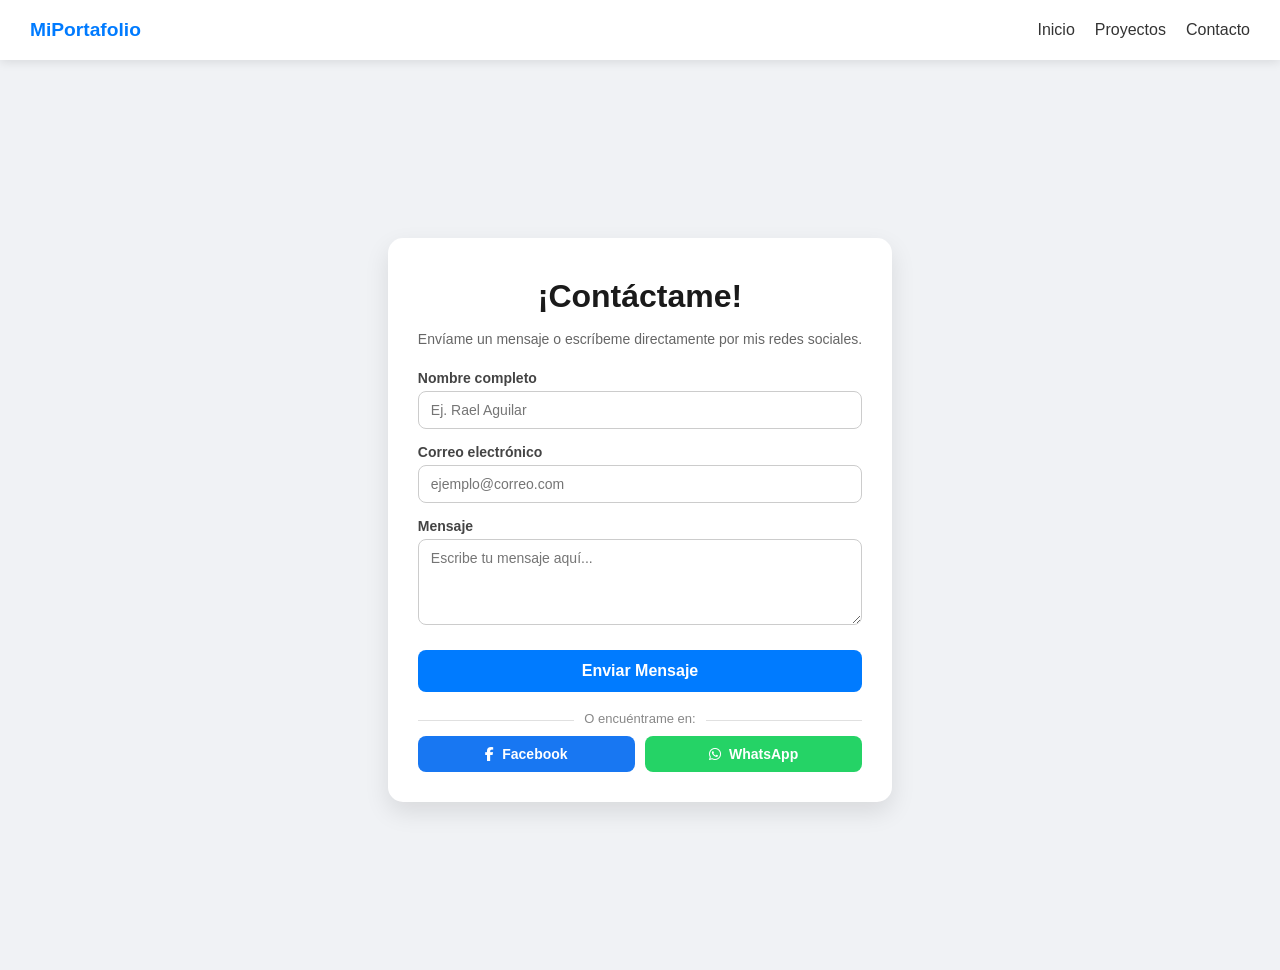
==== contacto.html @ 12ff0664 "Add files via upload Agregué un menú con opciones" ====
<!DOCTYPE html>
<html lang="es">
<head>
    <meta charset="UTF-8">
    <meta name="viewport" content="width=device-width, initial-scale=1.0">
    <title>Contacto</title>
    <link rel="stylesheet" href="estilos.css">
    
    <!-- Librería de íconos de Font Awesome para mostrar los logos de Facebook y WhatsApp -->
    <link rel="stylesheet" href="https://cdnjs.cloudflare.com/ajax/libs/font-awesome/6.4.0/css/all.min.css">
</head>
<body>

    <!-- Menú de Navegación -->
    <header class="navbar">
        <div class="logo">MiPortafolio</div>
        <nav>
            <ul class="nav-links">
                <li><a href="index.html">Inicio</a></li>
                <li><a href="proyectos.html">Proyectos</a></li>
                <li><a href="contacto.html">Contacto</a></li>
            </ul>
        </nav>
    </header>

    <main class="contenedor-principal">
        <div class="tarjeta tarjeta-formulario">
            <h1>¡Contáctame!</h1>
            <p class="bio">Envíame un mensaje o escríbeme directamente por mis redes sociales.</p>
            
            <!-- Formulario de Contacto -->
            <form action="#" method="POST" class="formulario">
                <div class="campo">
                    <label for="nombre">Nombre completo</label>
                    <input type="text" id="nombre" name="nombre" placeholder="Ej. Rael Aguilar" required>
                </div>

                <div class="campo">
                    <label for="email">Correo electrónico</label>
                    <input type="email" id="email" name="email" placeholder="ejemplo@correo.com" required>
                </div>

                <div class="campo">
                    <label for="mensaje">Mensaje</label>
                    <textarea id="mensaje" name="mensaje" rows="4" placeholder="Escribe tu mensaje aquí..." required></textarea>
                </div>

                <button type="submit" class="btn-enviar">Enviar Mensaje</button>
            </form>

            <!-- Separador visual -->
            <div class="separador">
                <span>O encuéntrame en:</span>
            </div>

            <!-- Botones de Redes Sociales -->
            <div class="redes-sociales">
                <!-- Enlace a Facebook -->
                <a href="https://www.facebook.com/profile.php?id=100081356799858&locale=es_LA" target="_blank" class="btn-red facebook">
                    <i class="fa-brands fa-facebook-f"></i> Facebook
                </a>

                <!-- API Enlace directo de WhatsApp (Reemplaza 521234567890 por tu número con código de país) -->
                <a href="https://api.whatsapp.com/send?phone=529171283472&text=Hola%20Rael,%20vi%20tu%20sitio%20web" target="_blank" class="btn-red whatsapp">
                    <i class="fa-brands fa-whatsapp"></i> WhatsApp
                </a>
            </div>

        </div>
    </main>

</body>
</html>
---- estilos.css ----
/* --- ESTILOS DEL MENÚ DE NAVEGACIÓN --- */
body {
    font-family: 'Segoe UI', Tahoma, Geneva, Verdana, sans-serif;
    background-color: #f0f2f5;
    margin: 0;
    padding-top: 70px; /* Espacio para que el menú fijo no tape la tarjeta */
    transition: background-color 0.3s ease;
}

.navbar {
    position: fixed;
    top: 0;
    left: 0;
    width: 100%;
    height: 60px;
    background-color: #ffffff;
    display: flex;
    justify-content: space-between;
    align-items: center;
    padding: 0 30px;
    box-sizing: border-box;
    box-shadow: 0 2px 10px rgba(0, 0, 0, 0.1);
    z-index: 1000; /* Asegura que el menú quede por encima de todo */
}

.logo {
    font-weight: bold;
    font-size: 1.2rem;
    color: #007bff;
}

.nav-links {
    display: flex;
    list-style: none;
    margin: 0;
    padding: 0;
    gap: 20px; /* Espacio entre cada opción del menú */
}

.nav-links a {
    text-decoration: none;
    color: #333;
    font-weight: 500;
    transition: color 0.2s ease;
}

.nav-links a:hover {
    color: #007bff; /* Color al pasar el cursor */
}

/* Centrado del contenido principal */
.contenedor-principal {
    display: flex;
    justify-content: center;
    align-items: center;
    min-height: calc(100vh - 70px);
}

/* --- ESTILOS PARA MODO OSCURO EN EL MENÚ --- */
body.oscuro .navbar {
    background-color: #1e1e1e;
    box-shadow: 0 2px 10px rgba(255, 255, 255, 0.05);
}

body.oscuro .nav-links a {
    color: #ffffff;
}

body.oscuro .nav-links a:hover {
    color: #007bff;
}

/* Configuración básica de la página */
body {
    font-family: 'Segoe UI', Tahoma, Geneva, Verdana, sans-serif;
    background-color: #f0f2f5;
    display: flex;
    justify-content: center;
    align-items: center;
    height: 100vh;
    margin: 0;
    transition: background-color 0.3s ease;
}

/* Estilo del contenedor principal */
.tarjeta {
    background-color: #ffffff;
    padding: 30px;
    border-radius: 15px;
    box-shadow: 0 10px 25px rgba(0, 0, 0, 0.1);
    text-align: center;
    max-width: 350px;
    transition: all 0.3s ease;
}

/* Foto redonda */
.foto {
    width: 150px;            /* Define el ancho deseado */
    height: 150px;           /* Define la altura deseada */
    object-fit: cover;       /* Ajusta la imagen sin recortar ni deformar sus proporciones */
    border-radius: 50%;      /* La hace completamente redonda */
    margin-bottom: 15px;
}

/* Tipografías */
h1 {
    margin: 10px 0 5px 0;
    color: #1a1a1a;
}

.profesion {
    color: #007bff;
    font-weight: bold;
    margin-top: 0;
}

.bio {
    color: #666;
    font-size: 14px;
    line-height: 1.5;
}

/* Botón interactivo */
button {
    background-color: #007bff;
    color: white;
    border: none;
    padding: 10px 20px;
    border-radius: 20px;
    cursor: pointer;
    font-weight: bold;
    margin-top: 15px;
    transition: background-color 0.2s ease;
}

button:hover {
    background-color: #0056b3;
}

/* Estilos adicionales que aplicará JavaScript para el Modo Oscuro */
body.oscuro {
    background-color: #121212;
}

.tarjeta.modo-oscuro {
    background-color: #1e1e1e;
    color: #ffffff;
    box-shadow: 0 10px 25px rgba(255, 255, 255, 0.05);
}

.tarjeta.modo-oscuro h1,
.tarjeta.modo-oscuro .bio {
    color: #ffffff;
}

/* --- ESTILOS DEL FORMULARIO DE CONTACTO --- */

.tarjeta-formulario {
    max-width: 450px; /* Un poco más ancho para que quepa bien el formulario */
    text-align: left; /* Alineamos las etiquetas del formulario a la izquierda */
}

.tarjeta-formulario h1, 
.tarjeta-formulario .bio {
    text-align: center; /* Mantenemos título y descripción centrados */
}

.formulario {
    display: flex;
    flex-direction: column;
    gap: 15px; /* Separación entre cada campo */
    margin-top: 20px;
}

.campo {
    display: flex;
    flex-direction: column;
    gap: 5px;
}

.campo label {
    font-size: 14px;
    font-weight: bold;
    color: #444;
}

.campo input, 
.campo textarea {
    width: 100%;
    padding: 10px 12px;
    border: 1px solid #ccc;
    border-radius: 8px;
    font-family: inherit;
    font-size: 14px;
    box-sizing: border-box;
    transition: border-color 0.2s, box-shadow 0.2s;
}

/* Efecto al hacer clic en un campo de texto */
.campo input:focus, 
.campo textarea:focus {
    outline: none;
    border-color: #007bff;
    box-shadow: 0 0 5px rgba(0, 123, 255, 0.3);
}

.btn-enviar {
    background-color: #007bff;
    color: white;
    border: none;
    padding: 12px;
    border-radius: 8px;
    font-size: 16px;
    font-weight: bold;
    cursor: pointer;
    transition: background-color 0.2s ease;
    margin-top: 10px;
}

.btn-enviar:hover {
    background-color: #0056b3;
}

/* Ajustes adicionales si se activa el Modo Oscuro */
body.oscuro .campo label {
    color: #ddd;
}

body.oscuro .campo input, 
body.oscuro .campo textarea {
    background-color: #2b2b2b;
    border-color: #444;
    color: #fff;
}

/* --- ESTILOS DE BOTONES SOCIALES --- */

.separador {
    text-align: center;
    margin: 25px 0 15px 0;
    border-bottom: 1px solid #e0e0e0;
    line-height: 0.1em;
}

.separador span {
    background: #fff;
    padding: 0 10px;
    color: #888;
    font-size: 13px;
}

body.oscuro .separador span {
    background: #1e1e1e;
    color: #aaa;
}

.redes-sociales {
    display: flex;
    gap: 10px;
    justify-content: center;
}

.btn-red {
    display: flex;
    align-items: center;
    justify-content: center;
    gap: 8px;
    flex: 1;
    padding: 10px 15px;
    border-radius: 8px;
    text-decoration: none;
    color: white;
    font-weight: bold;
    font-size: 14px;
    transition: transform 0.2s, opacity 0.2s;
}

.btn-red:hover {
    transform: translateY(-2px); /* Eleva un poco el botón al pasar el cursor */
    opacity: 0.9;
}

/* Colores oficiales de las marcas */
.facebook {
    background-color: #1877f2;
}

.whatsapp {
    background-color: #25d366;
}
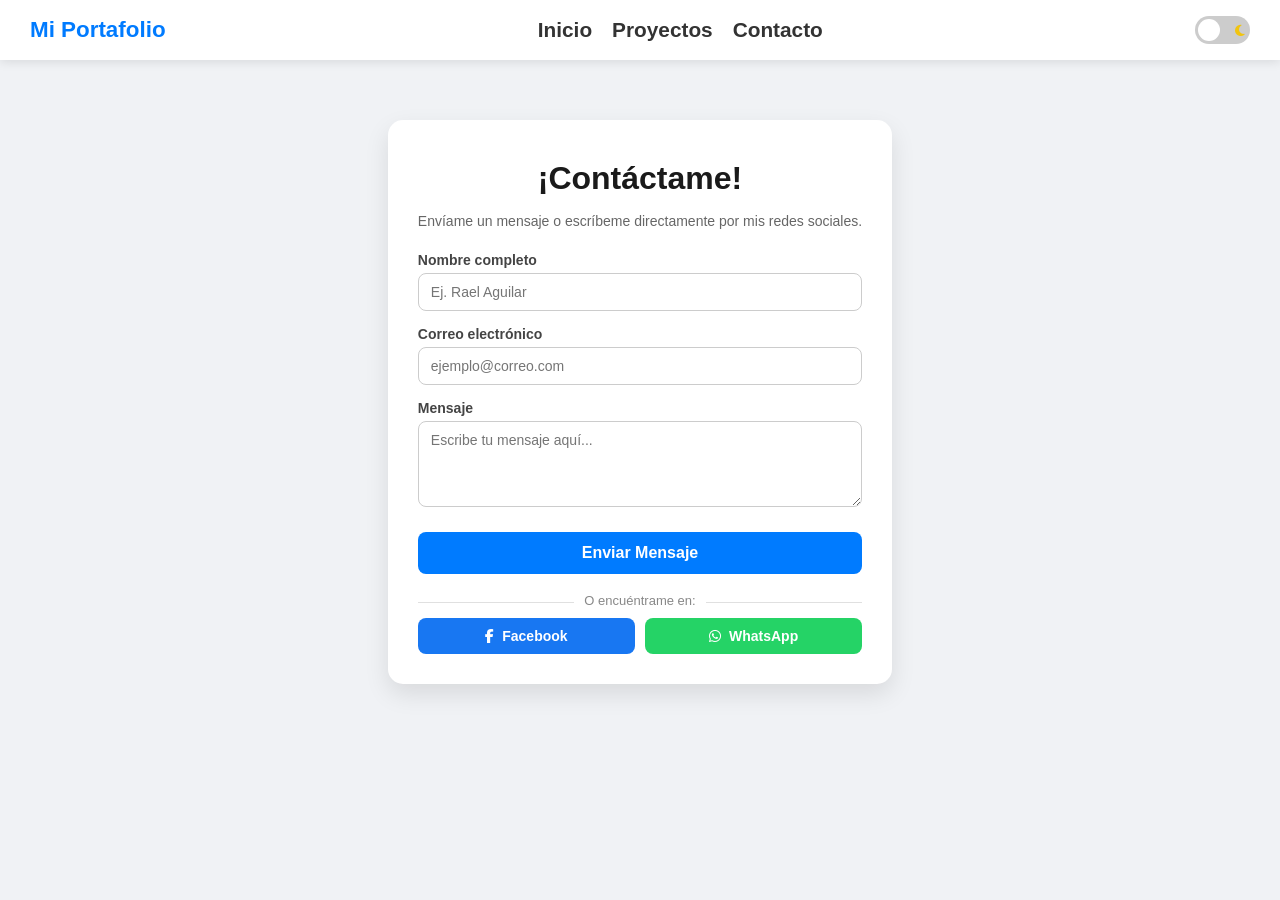
==== commit 9ac4452a: "Add files via upload Agregué mejoras y una galería de capturas en el apartado de proyectos" ====
--- a/contacto.html
+++ b/contacto.html
@@ -11,16 +11,26 @@
 </head>
 <body>
 
-    <!-- Menú de Navegación -->
     <header class="navbar">
-        <div class="logo">MiPortafolio</div>
-        <nav>
-            <ul class="nav-links">
-                <li><a href="index.html">Inicio</a></li>
-                <li><a href="proyectos.html">Proyectos</a></li>
-                <li><a href="contacto.html">Contacto</a></li>
-            </ul>
-        </nav>
+        <a href="index.html" class="logo">Mi Portafolio</a>
+     <nav>
+        <ul class="nav-links">
+            <li><a href="index.html">Inicio</a></li>
+            <li><a href="proyectos.html">Proyectos</a></li>
+            <li><a href="contacto.html">Contacto</a></li>
+        </ul>
+    </nav>
+    
+    <!-- Interruptor deslizante de Modo Oscuro -->
+    <div class="theme-switch-wrapper">
+        <label class="theme-switch" for="checkbox-tema">
+            <input type="checkbox" id="checkbox-tema" />
+            <div class="slider round">
+                <i class="fa-solid fa-sun icon-sun"></i>
+                <i class="fa-solid fa-moon icon-moon"></i>
+            </div>
+        </label>
+    </div>
     </header>
 
     <main class="contenedor-principal">
@@ -56,7 +66,7 @@
             <!-- Botones de Redes Sociales -->
             <div class="redes-sociales">
                 <!-- Enlace a Facebook -->
-                <a href="https://www.facebook.com/profile.php?id=100081356799858&locale=es_LA" target="_blank" class="btn-red facebook">
+                <a href="https://www.facebook.com/israel.aguilarjimenez.18/" target="_blank" class="btn-red facebook">
                     <i class="fa-brands fa-facebook-f"></i> Facebook
                 </a>
 
@@ -68,6 +78,6 @@
 
         </div>
     </main>
-
+    <script src="script.js"></script>
 </body>
 </html>
--- a/estilos.css
+++ b/estilos.css
@@ -1,10 +1,15 @@
-/* --- ESTILOS DEL MENÚ DE NAVEGACIÓN --- */
+/* ==========================================
+   1. CONFIGURACIÓN Y MENÚ DE NAVEGACIÓN
+   ========================================== */
+
 body {
     font-family: 'Segoe UI', Tahoma, Geneva, Verdana, sans-serif;
     background-color: #f0f2f5;
     margin: 0;
-    padding-top: 70px; /* Espacio para que el menú fijo no tape la tarjeta */
-    transition: background-color 0.3s ease;
+    padding-top: 80px; /* Espacio para la navbar fija */
+    min-height: 100vh;
+    box-sizing: border-box;
+    transition: background-color 0.3s ease, color 0.3s ease;
 }
 
 .navbar {
@@ -20,13 +25,19 @@
     padding: 0 30px;
     box-sizing: border-box;
     box-shadow: 0 2px 10px rgba(0, 0, 0, 0.1);
-    z-index: 1000; /* Asegura que el menú quede por encima de todo */
+    z-index: 1000;
+    transition: background-color 0.3s ease;
 }
 
 .logo {
     font-weight: bold;
-    font-size: 1.2rem;
+    font-size: 1.4rem;
     color: #007bff;
+    text-decoration: none;
+    transition: color 0.2s ease;
+}
+.logo:hover {
+    color: #0056b3;
 }
 
 .nav-links {
@@ -34,55 +45,35 @@
     list-style: none;
     margin: 0;
     padding: 0;
-    gap: 20px; /* Espacio entre cada opción del menú */
+    gap: 20px;
 }
 
 .nav-links a {
     text-decoration: none;
     color: #333;
-    font-weight: 500;
+    font-weight: 600;
+    font-size: 1.3rem;
     transition: color 0.2s ease;
 }
 
 .nav-links a:hover {
-    color: #007bff; /* Color al pasar el cursor */
+    color: #007bff;
 }
 
 /* Centrado del contenido principal */
 .contenedor-principal {
     display: flex;
     justify-content: center;
-    align-items: center;
-    min-height: calc(100vh - 70px);
-}
-
-/* --- ESTILOS PARA MODO OSCURO EN EL MENÚ --- */
-body.oscuro .navbar {
-    background-color: #1e1e1e;
-    box-shadow: 0 2px 10px rgba(255, 255, 255, 0.05);
-}
-
-body.oscuro .nav-links a {
-    color: #ffffff;
-}
-
-body.oscuro .nav-links a:hover {
-    color: #007bff;
-}
-
-/* Configuración básica de la página */
-body {
-    font-family: 'Segoe UI', Tahoma, Geneva, Verdana, sans-serif;
-    background-color: #f0f2f5;
-    display: flex;
-    justify-content: center;
-    align-items: center;
-    height: 100vh;
-    margin: 0;
-    transition: background-color 0.3s ease;
-}
-
-/* Estilo del contenedor principal */
+    align-items: flex-start;
+    padding-top: 40px;
+    padding-bottom: 40px;
+    width: 100%;
+}
+
+/* ==========================================
+   2. ESTILOS DE TARJETAS Y ELEMENTOS BASE
+   ========================================== */
+
 .tarjeta {
     background-color: #ffffff;
     padding: 30px;
@@ -93,16 +84,14 @@
     transition: all 0.3s ease;
 }
 
-/* Foto redonda */
 .foto {
-    width: 150px;            /* Define el ancho deseado */
-    height: 150px;           /* Define la altura deseada */
-    object-fit: cover;       /* Ajusta la imagen sin recortar ni deformar sus proporciones */
-    border-radius: 50%;      /* La hace completamente redonda */
+    width: 150px;
+    height: 150px;
+    object-fit: cover;
+    border-radius: 50%;
     margin-bottom: 15px;
 }
 
-/* Tipografías */
 h1 {
     margin: 10px 0 5px 0;
     color: #1a1a1a;
@@ -120,7 +109,6 @@
     line-height: 1.5;
 }
 
-/* Botón interactivo */
 button {
     background-color: #007bff;
     color: white;
@@ -137,38 +125,24 @@
     background-color: #0056b3;
 }
 
-/* Estilos adicionales que aplicará JavaScript para el Modo Oscuro */
-body.oscuro {
-    background-color: #121212;
-}
-
-.tarjeta.modo-oscuro {
-    background-color: #1e1e1e;
-    color: #ffffff;
-    box-shadow: 0 10px 25px rgba(255, 255, 255, 0.05);
-}
-
-.tarjeta.modo-oscuro h1,
-.tarjeta.modo-oscuro .bio {
-    color: #ffffff;
-}
-
-/* --- ESTILOS DEL FORMULARIO DE CONTACTO --- */
+/* ==========================================
+   3. FORMULARIO DE CONTACTO Y REDES SOCIALES
+   ========================================== */
 
 .tarjeta-formulario {
-    max-width: 450px; /* Un poco más ancho para que quepa bien el formulario */
-    text-align: left; /* Alineamos las etiquetas del formulario a la izquierda */
+    max-width: 450px;
+    text-align: left;
 }
 
 .tarjeta-formulario h1, 
 .tarjeta-formulario .bio {
-    text-align: center; /* Mantenemos título y descripción centrados */
+    text-align: center;
 }
 
 .formulario {
     display: flex;
     flex-direction: column;
-    gap: 15px; /* Separación entre cada campo */
+    gap: 15px;
     margin-top: 20px;
 }
 
@@ -193,10 +167,9 @@
     font-family: inherit;
     font-size: 14px;
     box-sizing: border-box;
-    transition: border-color 0.2s, box-shadow 0.2s;
-}
-
-/* Efecto al hacer clic en un campo de texto */
+    transition: border-color 0.2s, box-shadow 0.2s, background-color 0.3s;
+}
+
 .campo input:focus, 
 .campo textarea:focus {
     outline: none;
@@ -221,20 +194,6 @@
     background-color: #0056b3;
 }
 
-/* Ajustes adicionales si se activa el Modo Oscuro */
-body.oscuro .campo label {
-    color: #ddd;
-}
-
-body.oscuro .campo input, 
-body.oscuro .campo textarea {
-    background-color: #2b2b2b;
-    border-color: #444;
-    color: #fff;
-}
-
-/* --- ESTILOS DE BOTONES SOCIALES --- */
-
 .separador {
     text-align: center;
     margin: 25px 0 15px 0;
@@ -247,11 +206,7 @@
     padding: 0 10px;
     color: #888;
     font-size: 13px;
-}
-
-body.oscuro .separador span {
-    background: #1e1e1e;
-    color: #aaa;
+    transition: background 0.3s;
 }
 
 .redes-sociales {
@@ -276,15 +231,252 @@
 }
 
 .btn-red:hover {
-    transform: translateY(-2px); /* Eleva un poco el botón al pasar el cursor */
+    transform: translateY(-2px);
     opacity: 0.9;
 }
 
-/* Colores oficiales de las marcas */
-.facebook {
-    background-color: #1877f2;
-}
-
-.whatsapp {
-    background-color: #25d366;
+.facebook { background-color: #1877f2; }
+.whatsapp { background-color: #25d366; }
+
+/* ==========================================
+   4. SECCIÓN PROYECTOS Y GALERÍA
+   ========================================== */
+
+.tarjeta-proyecto {
+    max-width: 420px;
+}
+
+.icono-app {
+    font-size: 50px;
+    color: #3ddc84;
+    margin-bottom: 10px;
+}
+
+.btn-descargar {
+    display: inline-flex;
+    align-items: center;
+    justify-content: center;
+    gap: 10px;
+    background-color: #3ddc84;
+    color: #000000;
+    text-decoration: none;
+    font-weight: bold;
+    padding: 12px 24px;
+    border-radius: 30px;
+    margin-top: 15px;
+    box-shadow: 0 4px 12px rgba(61, 220, 132, 0.3);
+    transition: transform 0.2s, background-color 0.2s;
+}
+
+.btn-descargar:hover {
+    transform: translateY(-2px);
+    background-color: #32be70;
+}
+
+.tarjeta-ancha {
+    max-width: 900px;
+    width: 90%;
+}
+
+.galeria-app {
+    display: flex;
+    justify-content: center;
+    align-items: center;
+    gap: 20px;
+    margin: 25px 0;
+    flex-wrap: wrap;
+}
+
+.galeria-app img {
+    width: 160px;
+    height: auto;
+    border-radius: 12px;
+    box-shadow: 0 4px 12px rgba(0, 0, 0, 0.2);
+    cursor: pointer;
+    transition: transform 0.2s ease, box-shadow 0.2s ease;
+}
+
+.galeria-app img:hover {
+    transform: scale(1.05);
+    box-shadow: 0 8px 20px rgba(0, 0, 0, 0.3);
+}
+
+.modal {
+    display: none;
+    position: fixed;
+    z-index: 2000;
+    top: 0;
+    left: 0;
+    width: 100%;
+    height: 100%;
+    background-color: rgba(0, 0, 0, 0.85);
+    justify-content: center;
+    align-items: center;
+    backdrop-filter: blur(5px);
+}
+
+.modal-contenido {
+    max-width: 90%;
+    max-height: 85vh;
+    border-radius: 10px;
+    box-shadow: 0 0 20px rgba(255, 255, 255, 0.2);
+    animation: zoom 0.3s ease;
+}
+
+@keyframes zoom {
+    from { transform: scale(0.7); opacity: 0; }
+    to { transform: scale(1); opacity: 1; }
+}
+
+.cerrar {
+    position: absolute;
+    top: 20px;
+    right: 35px;
+    color: #ffffff;
+    font-size: 40px;
+    font-weight: bold;
+    cursor: pointer;
+    transition: color 0.2s;
+}
+
+.cerrar:hover {
+    color: #3ddc84;
+}
+
+/* ==========================================
+   5. INTERRUPTOR DESLIZANTE (TOGGLE SWITCH)
+   ========================================== */
+
+.theme-switch-wrapper {
+    display: flex;
+    align-items: center;
+}
+
+.theme-switch {
+    display: inline-block;
+    height: 28px;
+    position: relative;
+    width: 55px;
+}
+
+.theme-switch input {
+    display: none;
+}
+
+.slider {
+    background-color: #ccc;
+    bottom: 0;
+    cursor: pointer;
+    left: 0;
+    position: absolute;
+    right: 0;
+    top: 0;
+    transition: .4s;
+    display: flex;
+    align-items: center;
+    justify-content: space-between;
+    padding: 0 5px;
+}
+
+.slider.round {
+    border-radius: 34px;
+}
+
+.slider.round:before {
+    background-color: #fff;
+    bottom: 3px;
+    content: "";
+    height: 22px;
+    left: 3px;
+    position: absolute;
+    transition: .4s;
+    width: 22px;
+    border-radius: 50%;
+    z-index: 2;
+}
+
+.icon-sun {
+    color: #f39c12;
+    font-size: 13px;
+}
+
+.icon-moon {
+    color: #f1c40f;
+    font-size: 13px;
+}
+
+input:checked + .slider {
+    background-color: #374151;
+}
+
+input:checked + .slider:before {
+    transform: translateX(27px);
+}
+
+/* ==========================================
+   6. ESTILOS COMPLETOS DE MODO OSCURO
+   ========================================== */
+
+body.oscuro {
+    background-color: #121212;
+    color: #ffffff;
+}
+
+body.oscuro .navbar {
+    background-color: #1e1e1e;
+    box-shadow: 0 2px 10px rgba(255, 255, 255, 0.05);
+}
+
+body.oscuro .nav-links a {
+    color: #ffffff;
+}
+
+body.oscuro .logo {
+    color: #60a5fa;
+}
+
+/* Tarjetas en Modo Oscuro */
+body.oscuro .tarjeta,
+body.oscuro .tarjeta-proyecto,
+body.oscuro .tarjeta-formulario {
+    background-color: #1e1e1e;
+    color: #ffffff;
+    box-shadow: 0 10px 25px rgba(255, 255, 255, 0.05);
+}
+
+body.oscuro h1, 
+body.oscuro h2, 
+body.oscuro h3 {
+    color: #ffffff;
+}
+
+body.oscuro .bio,
+body.oscuro p {
+    color: #aaaaaa;
+}
+
+/* Formulario en Modo Oscuro (Corrección de clases) */
+body.oscuro .campo label {
+    color: #dddddd;
+}
+
+body.oscuro .campo input, 
+body.oscuro .campo textarea {
+    background-color: #2b2b2b;
+    border-color: #444444;
+    color: #ffffff;
+}
+
+body.oscuro .campo input::placeholder,
+body.oscuro .campo textarea::placeholder {
+    color: #888888;
+}
+
+body.oscuro .separador span {
+    background: #1e1e1e;
+    color: #aaaaaa;
+}
+
+body.oscuro .separador {
+    border-bottom: 1px solid #333333;
 }
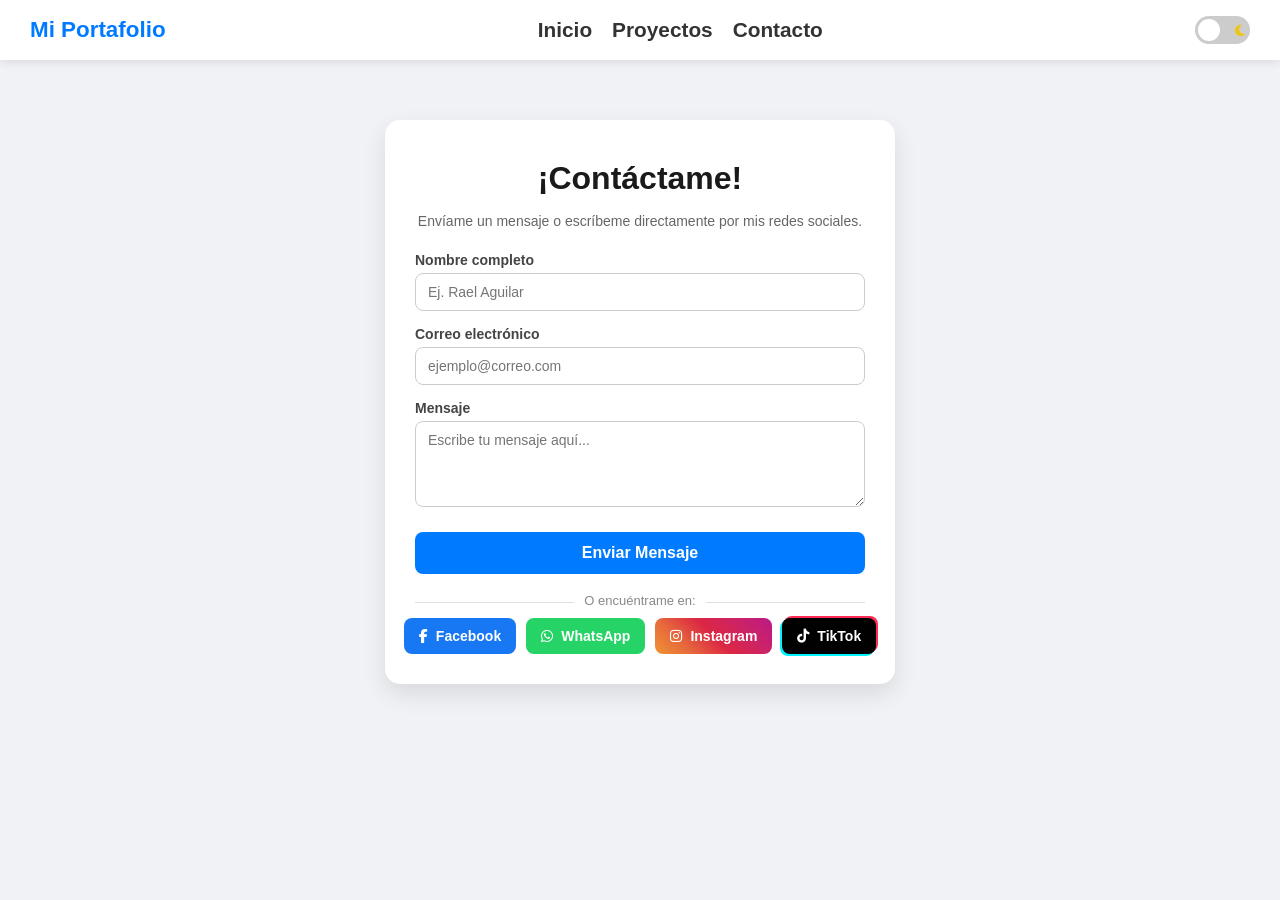
==== commit 7f469815: "Add files via upload Agregué más botones para redes sociales" ====
--- a/contacto.html
+++ b/contacto.html
@@ -65,14 +65,19 @@
 
             <!-- Botones de Redes Sociales -->
             <div class="redes-sociales">
-                <!-- Enlace a Facebook -->
+                
                 <a href="https://www.facebook.com/israel.aguilarjimenez.18/" target="_blank" class="btn-red facebook">
                     <i class="fa-brands fa-facebook-f"></i> Facebook
                 </a>
 
-                <!-- API Enlace directo de WhatsApp (Reemplaza 521234567890 por tu número con código de país) -->
                 <a href="https://api.whatsapp.com/send?phone=529171283472&text=Hola%20Rael,%20vi%20tu%20sitio%20web" target="_blank" class="btn-red whatsapp">
                     <i class="fa-brands fa-whatsapp"></i> WhatsApp
+                </a>
+                <a href="https://www.instagram.com/raelaguilar16/" target="_blank" class="btn-red instagram">
+                    <i class="fa-brands fa-instagram"></i> Instagram
+                </a>
+                <a href="https://www.tiktok.com/@israelaguilar073?is_from_webapp=1&sender_device=pc" target="_blank" class="btn-red tiktok">
+                    <i class="fa-brands fa-tiktok"></i> TikTok
                 </a>
             </div>
 
--- a/estilos.css
+++ b/estilos.css
@@ -237,6 +237,20 @@
 
 .facebook { background-color: #1877f2; }
 .whatsapp { background-color: #25d366; }
+.instagram {
+    background: linear-gradient(45deg, #f09433 0%, #e6683c 25%, #dc2743 50%, #cc2366 75%, #bc1888 100%);
+}
+.tiktok {
+    background-color: #010101;
+    color: #ffffff;
+    box-shadow: -2px 2px 0px #00f2fe, 2px -2px 0px #fe2c55; /* Guiño a sus colores cian y rojo */
+    transition: transform 0.2s, box-shadow 0.2s;
+}
+
+.tiktok:hover {
+    /* Al pasar el cursor intensifica los bordes de color */
+    box-shadow: -3px 3px 8px rgba(0, 242, 254, 0.6), 3px -3px 8px rgba(254, 44, 85, 0.6);
+}
 
 /* ==========================================
    4. SECCIÓN PROYECTOS Y GALERÍA
@@ -479,4 +493,54 @@
 
 body.oscuro .separador {
     border-bottom: 1px solid #333333;
+}
+/* ==========================================
+   7. ADAPTACIÓN PARA MÓVILES (RESPONSIVE)
+   ========================================== */
+
+@media (max-width: 600px) {
+    .navbar {
+        padding: 0 12px; /* Reducimos los márgenes laterales de la barra */
+        height: 65px;    /* Le damos un poco más de altura para que respire */
+    }
+
+    .logo {
+        font-size: 1.1rem; /* Reducimos ligeramente el logo en celulares */
+    }
+
+    .nav-links {
+        gap: 10px; /* Reducimos el espacio entre Inicio, Proyectos y Contacto */
+    }
+
+    .nav-links a {
+        font-size: 1rem; /* Un tamaño de letra cómodo pero compacto */
+    }
+
+    /* Ajustamos el tamaño del Switch en pantallas pequeñas */
+    .theme-switch {
+        width: 45px;
+        height: 24px;
+    }
+
+    .slider.round:before {
+        height: 18px;
+        width: 18px;
+        bottom: 3px;
+        left: 3px;
+    }
+
+    input:checked + .slider:before {
+        transform: translateX(21px); /* Ajuste del desplazamiento para el tamaño pequeño */
+    }
+
+    .icon-sun, 
+    .icon-moon {
+        font-size: 10px; /* Íconos un poco más pequeños */
+    }
+    .redes-sociales {
+        flex-wrap: wrap; 
+    }
+    .btn-red {
+        flex: 1 1 40%; /* Cada botón ocupará aproximadamente la mitad del ancho */
+    }
 }
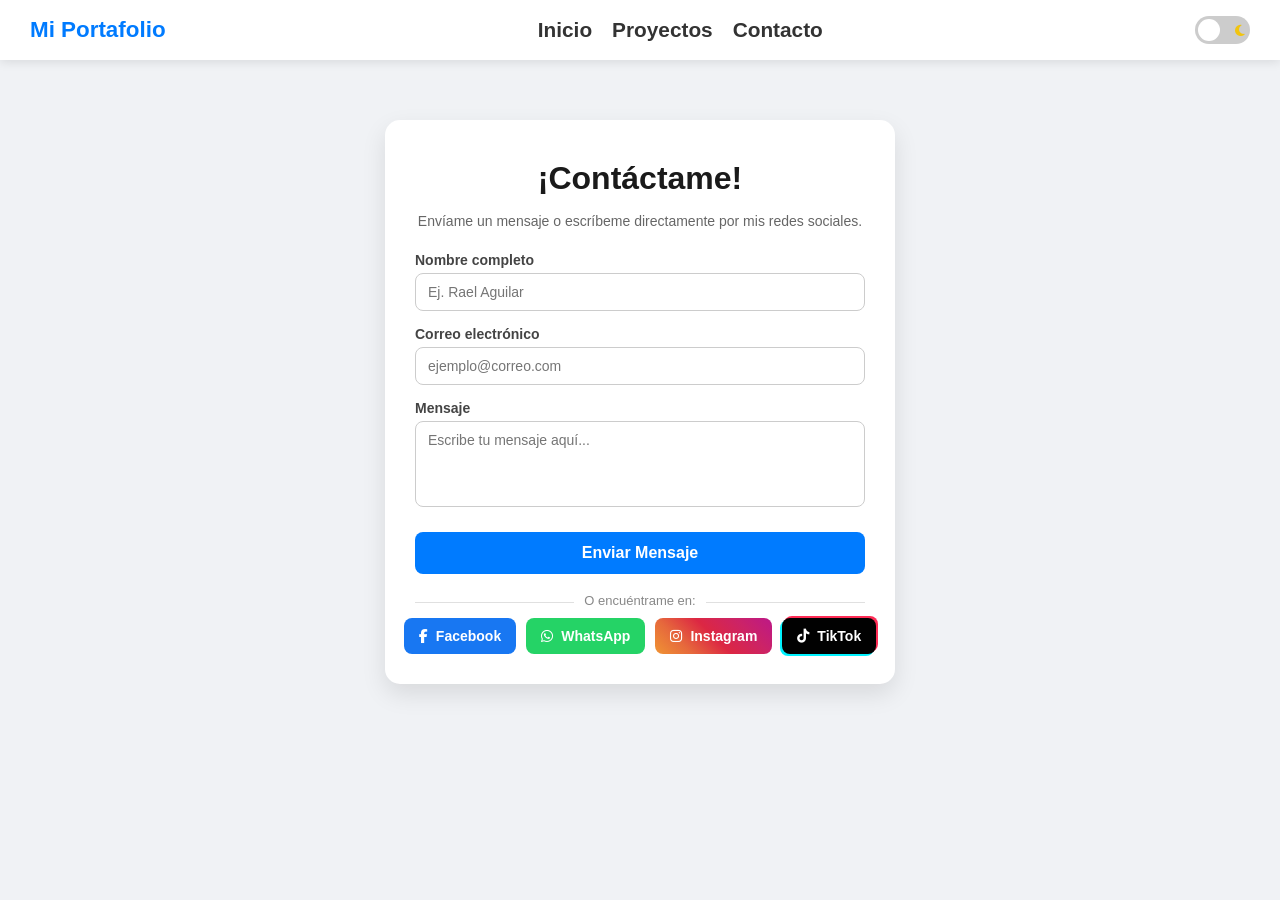
==== commit 5a1523b8: "Primer guardado de mi sitio web" ====
--- a/contacto.html
+++ b/contacto.html
@@ -1,88 +1,88 @@
-<!DOCTYPE html>
-<html lang="es">
-<head>
-    <meta charset="UTF-8">
-    <meta name="viewport" content="width=device-width, initial-scale=1.0">
-    <title>Contacto</title>
-    <link rel="stylesheet" href="estilos.css">
-    
-    <!-- Librería de íconos de Font Awesome para mostrar los logos de Facebook y WhatsApp -->
-    <link rel="stylesheet" href="https://cdnjs.cloudflare.com/ajax/libs/font-awesome/6.4.0/css/all.min.css">
-</head>
-<body>
-
-    <header class="navbar">
-        <a href="index.html" class="logo">Mi Portafolio</a>
-     <nav>
-        <ul class="nav-links">
-            <li><a href="index.html">Inicio</a></li>
-            <li><a href="proyectos.html">Proyectos</a></li>
-            <li><a href="contacto.html">Contacto</a></li>
-        </ul>
-    </nav>
-    
-    <!-- Interruptor deslizante de Modo Oscuro -->
-    <div class="theme-switch-wrapper">
-        <label class="theme-switch" for="checkbox-tema">
-            <input type="checkbox" id="checkbox-tema" />
-            <div class="slider round">
-                <i class="fa-solid fa-sun icon-sun"></i>
-                <i class="fa-solid fa-moon icon-moon"></i>
-            </div>
-        </label>
-    </div>
-    </header>
-
-    <main class="contenedor-principal">
-        <div class="tarjeta tarjeta-formulario">
-            <h1>¡Contáctame!</h1>
-            <p class="bio">Envíame un mensaje o escríbeme directamente por mis redes sociales.</p>
-            
-            <!-- Formulario de Contacto -->
-            <form action="#" method="POST" class="formulario">
-                <div class="campo">
-                    <label for="nombre">Nombre completo</label>
-                    <input type="text" id="nombre" name="nombre" placeholder="Ej. Rael Aguilar" required>
-                </div>
-
-                <div class="campo">
-                    <label for="email">Correo electrónico</label>
-                    <input type="email" id="email" name="email" placeholder="ejemplo@correo.com" required>
-                </div>
-
-                <div class="campo">
-                    <label for="mensaje">Mensaje</label>
-                    <textarea id="mensaje" name="mensaje" rows="4" placeholder="Escribe tu mensaje aquí..." required></textarea>
-                </div>
-
-                <button type="submit" class="btn-enviar">Enviar Mensaje</button>
-            </form>
-
-            <!-- Separador visual -->
-            <div class="separador">
-                <span>O encuéntrame en:</span>
-            </div>
-
-            <!-- Botones de Redes Sociales -->
-            <div class="redes-sociales">
-                
-                <a href="https://www.facebook.com/israel.aguilarjimenez.18/" target="_blank" class="btn-red facebook">
-                    <i class="fa-brands fa-facebook-f"></i> Facebook
-                </a>
-
-                <a href="https://api.whatsapp.com/send?phone=529171283472&text=Hola%20Rael,%20vi%20tu%20sitio%20web" target="_blank" class="btn-red whatsapp">
-                    <i class="fa-brands fa-whatsapp"></i> WhatsApp
-                </a>
-                <a href="https://www.instagram.com/raelaguilar16/" target="_blank" class="btn-red instagram">
-                    <i class="fa-brands fa-instagram"></i> Instagram
-                </a>
-                <a href="https://www.tiktok.com/@israelaguilar073?is_from_webapp=1&sender_device=pc" target="_blank" class="btn-red tiktok">
-                    <i class="fa-brands fa-tiktok"></i> TikTok
-                </a>
-            </div>
-
-        </div>
-    </main>
-    <script src="script.js"></script>
-</body>
+<!DOCTYPE html>
+<html lang="es">
+<head>
+    <meta charset="UTF-8">
+    <meta name="viewport" content="width=device-width, initial-scale=1.0">
+    <title>Contacto</title>
+    <link rel="stylesheet" href="estilos.css">
+    
+    <!-- Librería de íconos de Font Awesome para mostrar los logos de Facebook y WhatsApp -->
+    <link rel="stylesheet" href="https://cdnjs.cloudflare.com/ajax/libs/font-awesome/6.4.0/css/all.min.css">
+</head>
+<body>
+
+    <header class="navbar">
+        <a href="index.html" class="logo">Mi Portafolio</a>
+     <nav>
+        <ul class="nav-links">
+            <li><a href="index.html">Inicio</a></li>
+            <li><a href="proyectos.html">Proyectos</a></li>
+            <li><a href="contacto.html">Contacto</a></li>
+        </ul>
+    </nav>
+    
+    <!-- Interruptor deslizante de Modo Oscuro -->
+    <div class="theme-switch-wrapper">
+        <label class="theme-switch" for="checkbox-tema">
+            <input type="checkbox" id="checkbox-tema" />
+            <div class="slider round">
+                <i class="fa-solid fa-sun icon-sun"></i>
+                <i class="fa-solid fa-moon icon-moon"></i>
+            </div>
+        </label>
+    </div>
+    </header>
+
+    <main class="contenedor-principal">
+        <div class="tarjeta tarjeta-formulario">
+            <h1>¡Contáctame!</h1>
+            <p class="bio">Envíame un mensaje o escríbeme directamente por mis redes sociales.</p>
+            
+            <!-- Formulario de Contacto -->
+            <form action="#" method="POST" class="formulario">
+                <div class="campo">
+                    <label for="nombre">Nombre completo</label>
+                    <input type="text" id="nombre" name="nombre" placeholder="Ej. Rael Aguilar" required>
+                </div>
+
+                <div class="campo">
+                    <label for="email">Correo electrónico</label>
+                    <input type="email" id="email" name="email" placeholder="ejemplo@correo.com" required>
+                </div>
+
+                <div class="campo">
+                    <label for="mensaje">Mensaje</label>
+                    <textarea id="mensaje" name="mensaje" rows="4" placeholder="Escribe tu mensaje aquí..." required></textarea>
+                </div>
+
+                <button type="submit" class="btn-enviar">Enviar Mensaje</button>
+            </form>
+
+            <!-- Separador visual -->
+            <div class="separador">
+                <span>O encuéntrame en:</span>
+            </div>
+
+            <!-- Botones de Redes Sociales -->
+            <div class="redes-sociales">
+                
+                <a href="https://www.facebook.com/israel.aguilarjimenez.18/" target="_blank" class="btn-red facebook">
+                    <i class="fa-brands fa-facebook-f"></i> Facebook
+                </a>
+
+                <a href="https://api.whatsapp.com/send?phone=529171283472&text=Hola%20Rael,%20vi%20tu%20sitio%20web" target="_blank" class="btn-red whatsapp">
+                    <i class="fa-brands fa-whatsapp"></i> WhatsApp
+                </a>
+                <a href="https://www.instagram.com/raelaguilar16/" target="_blank" class="btn-red instagram">
+                    <i class="fa-brands fa-instagram"></i> Instagram
+                </a>
+                <a href="https://www.tiktok.com/@israelaguilar073?is_from_webapp=1&sender_device=pc" target="_blank" class="btn-red tiktok">
+                    <i class="fa-brands fa-tiktok"></i> TikTok
+                </a>
+            </div>
+
+        </div>
+    </main>
+    <script src="script.js"></script>
+</body>
 </html>
--- a/estilos.css
+++ b/estilos.css
@@ -1,546 +1,920 @@
-/* ==========================================
-   1. CONFIGURACIÓN Y MENÚ DE NAVEGACIÓN
-   ========================================== */
-
-body {
-    font-family: 'Segoe UI', Tahoma, Geneva, Verdana, sans-serif;
-    background-color: #f0f2f5;
-    margin: 0;
-    padding-top: 80px; /* Espacio para la navbar fija */
-    min-height: 100vh;
-    box-sizing: border-box;
-    transition: background-color 0.3s ease, color 0.3s ease;
-}
-
-.navbar {
-    position: fixed;
-    top: 0;
-    left: 0;
-    width: 100%;
-    height: 60px;
-    background-color: #ffffff;
-    display: flex;
-    justify-content: space-between;
-    align-items: center;
-    padding: 0 30px;
-    box-sizing: border-box;
-    box-shadow: 0 2px 10px rgba(0, 0, 0, 0.1);
-    z-index: 1000;
-    transition: background-color 0.3s ease;
-}
-
-.logo {
-    font-weight: bold;
-    font-size: 1.4rem;
-    color: #007bff;
-    text-decoration: none;
-    transition: color 0.2s ease;
-}
-.logo:hover {
-    color: #0056b3;
-}
-
-.nav-links {
-    display: flex;
-    list-style: none;
-    margin: 0;
-    padding: 0;
-    gap: 20px;
-}
-
-.nav-links a {
-    text-decoration: none;
-    color: #333;
-    font-weight: 600;
-    font-size: 1.3rem;
-    transition: color 0.2s ease;
-}
-
-.nav-links a:hover {
-    color: #007bff;
-}
-
-/* Centrado del contenido principal */
-.contenedor-principal {
-    display: flex;
-    justify-content: center;
-    align-items: flex-start;
-    padding-top: 40px;
-    padding-bottom: 40px;
-    width: 100%;
-}
-
-/* ==========================================
-   2. ESTILOS DE TARJETAS Y ELEMENTOS BASE
-   ========================================== */
-
-.tarjeta {
-    background-color: #ffffff;
-    padding: 30px;
-    border-radius: 15px;
-    box-shadow: 0 10px 25px rgba(0, 0, 0, 0.1);
-    text-align: center;
-    max-width: 350px;
-    transition: all 0.3s ease;
-}
-
-.foto {
-    width: 150px;
-    height: 150px;
-    object-fit: cover;
-    border-radius: 50%;
-    margin-bottom: 15px;
-}
-
-h1 {
-    margin: 10px 0 5px 0;
-    color: #1a1a1a;
-}
-
-.profesion {
-    color: #007bff;
-    font-weight: bold;
-    margin-top: 0;
-}
-
-.bio {
-    color: #666;
-    font-size: 14px;
-    line-height: 1.5;
-}
-
-button {
-    background-color: #007bff;
-    color: white;
-    border: none;
-    padding: 10px 20px;
-    border-radius: 20px;
-    cursor: pointer;
-    font-weight: bold;
-    margin-top: 15px;
-    transition: background-color 0.2s ease;
-}
-
-button:hover {
-    background-color: #0056b3;
-}
-
-/* ==========================================
-   3. FORMULARIO DE CONTACTO Y REDES SOCIALES
-   ========================================== */
-
-.tarjeta-formulario {
-    max-width: 450px;
-    text-align: left;
-}
-
-.tarjeta-formulario h1, 
-.tarjeta-formulario .bio {
-    text-align: center;
-}
-
-.formulario {
-    display: flex;
-    flex-direction: column;
-    gap: 15px;
-    margin-top: 20px;
-}
-
-.campo {
-    display: flex;
-    flex-direction: column;
-    gap: 5px;
-}
-
-.campo label {
-    font-size: 14px;
-    font-weight: bold;
-    color: #444;
-}
-
-.campo input, 
-.campo textarea {
-    width: 100%;
-    padding: 10px 12px;
-    border: 1px solid #ccc;
-    border-radius: 8px;
-    font-family: inherit;
-    font-size: 14px;
-    box-sizing: border-box;
-    transition: border-color 0.2s, box-shadow 0.2s, background-color 0.3s;
-}
-
-.campo input:focus, 
-.campo textarea:focus {
-    outline: none;
-    border-color: #007bff;
-    box-shadow: 0 0 5px rgba(0, 123, 255, 0.3);
-}
-
-.btn-enviar {
-    background-color: #007bff;
-    color: white;
-    border: none;
-    padding: 12px;
-    border-radius: 8px;
-    font-size: 16px;
-    font-weight: bold;
-    cursor: pointer;
-    transition: background-color 0.2s ease;
-    margin-top: 10px;
-}
-
-.btn-enviar:hover {
-    background-color: #0056b3;
-}
-
-.separador {
-    text-align: center;
-    margin: 25px 0 15px 0;
-    border-bottom: 1px solid #e0e0e0;
-    line-height: 0.1em;
-}
-
-.separador span {
-    background: #fff;
-    padding: 0 10px;
-    color: #888;
-    font-size: 13px;
-    transition: background 0.3s;
-}
-
-.redes-sociales {
-    display: flex;
-    gap: 10px;
-    justify-content: center;
-}
-
-.btn-red {
-    display: flex;
-    align-items: center;
-    justify-content: center;
-    gap: 8px;
-    flex: 1;
-    padding: 10px 15px;
-    border-radius: 8px;
-    text-decoration: none;
-    color: white;
-    font-weight: bold;
-    font-size: 14px;
-    transition: transform 0.2s, opacity 0.2s;
-}
-
-.btn-red:hover {
-    transform: translateY(-2px);
-    opacity: 0.9;
-}
-
-.facebook { background-color: #1877f2; }
-.whatsapp { background-color: #25d366; }
-.instagram {
-    background: linear-gradient(45deg, #f09433 0%, #e6683c 25%, #dc2743 50%, #cc2366 75%, #bc1888 100%);
-}
-.tiktok {
-    background-color: #010101;
-    color: #ffffff;
-    box-shadow: -2px 2px 0px #00f2fe, 2px -2px 0px #fe2c55; /* Guiño a sus colores cian y rojo */
-    transition: transform 0.2s, box-shadow 0.2s;
-}
-
-.tiktok:hover {
-    /* Al pasar el cursor intensifica los bordes de color */
-    box-shadow: -3px 3px 8px rgba(0, 242, 254, 0.6), 3px -3px 8px rgba(254, 44, 85, 0.6);
-}
-
-/* ==========================================
-   4. SECCIÓN PROYECTOS Y GALERÍA
-   ========================================== */
-
-.tarjeta-proyecto {
-    max-width: 420px;
-}
-
-.icono-app {
-    font-size: 50px;
-    color: #3ddc84;
-    margin-bottom: 10px;
-}
-
-.btn-descargar {
-    display: inline-flex;
-    align-items: center;
-    justify-content: center;
-    gap: 10px;
-    background-color: #3ddc84;
-    color: #000000;
-    text-decoration: none;
-    font-weight: bold;
-    padding: 12px 24px;
-    border-radius: 30px;
-    margin-top: 15px;
-    box-shadow: 0 4px 12px rgba(61, 220, 132, 0.3);
-    transition: transform 0.2s, background-color 0.2s;
-}
-
-.btn-descargar:hover {
-    transform: translateY(-2px);
-    background-color: #32be70;
-}
-
-.tarjeta-ancha {
-    max-width: 900px;
-    width: 90%;
-}
-
-.galeria-app {
-    display: flex;
-    justify-content: center;
-    align-items: center;
-    gap: 20px;
-    margin: 25px 0;
-    flex-wrap: wrap;
-}
-
-.galeria-app img {
-    width: 160px;
-    height: auto;
-    border-radius: 12px;
-    box-shadow: 0 4px 12px rgba(0, 0, 0, 0.2);
-    cursor: pointer;
-    transition: transform 0.2s ease, box-shadow 0.2s ease;
-}
-
-.galeria-app img:hover {
-    transform: scale(1.05);
-    box-shadow: 0 8px 20px rgba(0, 0, 0, 0.3);
-}
-
-.modal {
-    display: none;
-    position: fixed;
-    z-index: 2000;
-    top: 0;
-    left: 0;
-    width: 100%;
-    height: 100%;
-    background-color: rgba(0, 0, 0, 0.85);
-    justify-content: center;
-    align-items: center;
-    backdrop-filter: blur(5px);
-}
-
-.modal-contenido {
-    max-width: 90%;
-    max-height: 85vh;
-    border-radius: 10px;
-    box-shadow: 0 0 20px rgba(255, 255, 255, 0.2);
-    animation: zoom 0.3s ease;
-}
-
-@keyframes zoom {
-    from { transform: scale(0.7); opacity: 0; }
-    to { transform: scale(1); opacity: 1; }
-}
-
-.cerrar {
-    position: absolute;
-    top: 20px;
-    right: 35px;
-    color: #ffffff;
-    font-size: 40px;
-    font-weight: bold;
-    cursor: pointer;
-    transition: color 0.2s;
-}
-
-.cerrar:hover {
-    color: #3ddc84;
-}
-
-/* ==========================================
-   5. INTERRUPTOR DESLIZANTE (TOGGLE SWITCH)
-   ========================================== */
-
-.theme-switch-wrapper {
-    display: flex;
-    align-items: center;
-}
-
-.theme-switch {
-    display: inline-block;
-    height: 28px;
-    position: relative;
-    width: 55px;
-}
-
-.theme-switch input {
-    display: none;
-}
-
-.slider {
-    background-color: #ccc;
-    bottom: 0;
-    cursor: pointer;
-    left: 0;
-    position: absolute;
-    right: 0;
-    top: 0;
-    transition: .4s;
-    display: flex;
-    align-items: center;
-    justify-content: space-between;
-    padding: 0 5px;
-}
-
-.slider.round {
-    border-radius: 34px;
-}
-
-.slider.round:before {
-    background-color: #fff;
-    bottom: 3px;
-    content: "";
-    height: 22px;
-    left: 3px;
-    position: absolute;
-    transition: .4s;
-    width: 22px;
-    border-radius: 50%;
-    z-index: 2;
-}
-
-.icon-sun {
-    color: #f39c12;
-    font-size: 13px;
-}
-
-.icon-moon {
-    color: #f1c40f;
-    font-size: 13px;
-}
-
-input:checked + .slider {
-    background-color: #374151;
-}
-
-input:checked + .slider:before {
-    transform: translateX(27px);
-}
-
-/* ==========================================
-   6. ESTILOS COMPLETOS DE MODO OSCURO
-   ========================================== */
-
-body.oscuro {
-    background-color: #121212;
-    color: #ffffff;
-}
-
-body.oscuro .navbar {
-    background-color: #1e1e1e;
-    box-shadow: 0 2px 10px rgba(255, 255, 255, 0.05);
-}
-
-body.oscuro .nav-links a {
-    color: #ffffff;
-}
-
-body.oscuro .logo {
-    color: #60a5fa;
-}
-
-/* Tarjetas en Modo Oscuro */
-body.oscuro .tarjeta,
-body.oscuro .tarjeta-proyecto,
-body.oscuro .tarjeta-formulario {
-    background-color: #1e1e1e;
-    color: #ffffff;
-    box-shadow: 0 10px 25px rgba(255, 255, 255, 0.05);
-}
-
-body.oscuro h1, 
-body.oscuro h2, 
-body.oscuro h3 {
-    color: #ffffff;
-}
-
-body.oscuro .bio,
-body.oscuro p {
-    color: #aaaaaa;
-}
-
-/* Formulario en Modo Oscuro (Corrección de clases) */
-body.oscuro .campo label {
-    color: #dddddd;
-}
-
-body.oscuro .campo input, 
-body.oscuro .campo textarea {
-    background-color: #2b2b2b;
-    border-color: #444444;
-    color: #ffffff;
-}
-
-body.oscuro .campo input::placeholder,
-body.oscuro .campo textarea::placeholder {
-    color: #888888;
-}
-
-body.oscuro .separador span {
-    background: #1e1e1e;
-    color: #aaaaaa;
-}
-
-body.oscuro .separador {
-    border-bottom: 1px solid #333333;
-}
-/* ==========================================
-   7. ADAPTACIÓN PARA MÓVILES (RESPONSIVE)
-   ========================================== */
-
-@media (max-width: 600px) {
-    .navbar {
-        padding: 0 12px; /* Reducimos los márgenes laterales de la barra */
-        height: 65px;    /* Le damos un poco más de altura para que respire */
-    }
-
-    .logo {
-        font-size: 1.1rem; /* Reducimos ligeramente el logo en celulares */
-    }
-
-    .nav-links {
-        gap: 10px; /* Reducimos el espacio entre Inicio, Proyectos y Contacto */
-    }
-
-    .nav-links a {
-        font-size: 1rem; /* Un tamaño de letra cómodo pero compacto */
-    }
-
-    /* Ajustamos el tamaño del Switch en pantallas pequeñas */
-    .theme-switch {
-        width: 45px;
-        height: 24px;
-    }
-
-    .slider.round:before {
-        height: 18px;
-        width: 18px;
-        bottom: 3px;
-        left: 3px;
-    }
-
-    input:checked + .slider:before {
-        transform: translateX(21px); /* Ajuste del desplazamiento para el tamaño pequeño */
-    }
-
-    .icon-sun, 
-    .icon-moon {
-        font-size: 10px; /* Íconos un poco más pequeños */
-    }
-    .redes-sociales {
-        flex-wrap: wrap; 
-    }
-    .btn-red {
-        flex: 1 1 40%; /* Cada botón ocupará aproximadamente la mitad del ancho */
-    }
+/* ==========================================
+   1. CONFIGURACIÓN Y MENÚ DE NAVEGACIÓN
+   ========================================== */
+
+body {
+    font-family: 'Segoe UI', Tahoma, Geneva, Verdana, sans-serif;
+    background-color: #f0f2f5;
+    margin: 0;
+    padding-top: 80px; /* Espacio para la navbar fija */
+    min-height: 100vh;
+    box-sizing: border-box;
+    transition: background-color 0.3s ease, color 0.3s ease;
+}
+
+.navbar {
+    position: fixed;
+    top: 0;
+    left: 0;
+    width: 100%;
+    height: 60px;
+    background-color: #ffffff;
+    display: flex;
+    justify-content: space-between;
+    align-items: center;
+    padding: 0 30px;
+    box-sizing: border-box;
+    box-shadow: 0 2px 10px rgba(0, 0, 0, 0.1);
+    z-index: 1000;
+    transition: background-color 0.3s ease;
+}
+
+.logo {
+    font-weight: bold;
+    font-size: 1.4rem;
+    color: #007bff;
+    text-decoration: none;
+    transition: color 0.2s ease;
+}
+.logo:hover {
+    color: #0056b3;
+}
+
+.nav-links {
+    display: flex;
+    list-style: none;
+    margin: 0;
+    padding: 0;
+    gap: 20px;
+}
+
+.nav-links a {
+    text-decoration: none;
+    color: #333;
+    font-weight: 600;
+    font-size: 1.3rem;
+    transition: color 0.2s ease;
+}
+
+.nav-links a:hover {
+    color: #007bff;
+}
+
+/* Centrado del contenido principal */
+.contenedor-principal {
+    display: flex;
+    justify-content: center;
+    align-items: flex-start;
+    padding-top: 40px;
+    padding-bottom: 40px;
+    width: 100%;
+}
+
+/* ==========================================
+   2. ESTILOS DE TARJETAS Y ELEMENTOS BASE
+   ========================================== */
+
+.tarjeta {
+    background-color: #ffffff;
+    padding: 30px;
+    border-radius: 15px;
+    box-shadow: 0 10px 25px rgba(0, 0, 0, 0.1);
+    text-align: center;
+    max-width: 350px;
+    transition: all 0.3s ease;
+}
+
+.foto {
+    width: 150px;
+    height: 150px;
+    object-fit: cover;
+    border-radius: 50%;
+    margin-bottom: 15px;
+}
+
+h1 {
+    margin: 10px 0 5px 0;
+    color: #1a1a1a;
+}
+
+.profesion {
+    color: #007bff;
+    font-weight: bold;
+    margin-top: 0;
+}
+
+.bio {
+    color: #666;
+    font-size: 14px;
+    line-height: 1.5;
+}
+
+button {
+    background-color: #007bff;
+    color: white;
+    border: none;
+    padding: 10px 20px;
+    border-radius: 20px;
+    cursor: pointer;
+    font-weight: bold;
+    margin-top: 15px;
+    transition: background-color 0.2s ease;
+}
+
+button:hover {
+    background-color: #0056b3;
+}
+
+/* ==========================================
+   3. FORMULARIO DE CONTACTO Y REDES SOCIALES
+   ========================================== */
+
+.tarjeta-formulario {
+    max-width: 450px;
+    text-align: left;
+}
+
+.tarjeta-formulario h1, 
+.tarjeta-formulario .bio {
+    text-align: center;
+}
+
+.formulario {
+    display: flex;
+    flex-direction: column;
+    gap: 15px;
+    margin-top: 20px;
+}
+
+.campo {
+    display: flex;
+    flex-direction: column;
+    gap: 5px;
+}
+
+.campo label {
+    font-size: 14px;
+    font-weight: bold;
+    color: #444;
+}
+
+.campo input, 
+.campo textarea {
+    width: 100%;
+    padding: 10px 12px;
+    border: 1px solid #ccc;
+    border-radius: 8px;
+    font-family: inherit;
+    font-size: 14px;
+    box-sizing: border-box;
+    transition: border-color 0.2s, box-shadow 0.2s, background-color 0.3s;
+    resize:none;
+}
+
+.campo input:focus, 
+.campo textarea:focus {
+    outline: none;
+    border-color: #007bff;
+    box-shadow: 0 0 5px rgba(0, 123, 255, 0.3);
+}
+
+.btn-enviar {
+    background-color: #007bff;
+    color: white;
+    border: none;
+    padding: 12px;
+    border-radius: 8px;
+    font-size: 16px;
+    font-weight: bold;
+    cursor: pointer;
+    transition: background-color 0.2s ease;
+    margin-top: 10px;
+}
+
+.btn-enviar:hover {
+    background-color: #0056b3;
+}
+
+.separador {
+    text-align: center;
+    margin: 25px 0 15px 0;
+    border-bottom: 1px solid #e0e0e0;
+    line-height: 0.1em;
+}
+
+.separador span {
+    background: #fff;
+    padding: 0 10px;
+    color: #888;
+    font-size: 13px;
+    transition: background 0.3s;
+}
+
+.redes-sociales {
+    display: flex;
+    gap: 10px;
+    justify-content: center;
+}
+
+.btn-red {
+    display: flex;
+    align-items: center;
+    justify-content: center;
+    gap: 8px;
+    flex: 1;
+    padding: 10px 15px;
+    border-radius: 8px;
+    text-decoration: none;
+    color: white;
+    font-weight: bold;
+    font-size: 14px;
+    transition: transform 0.2s, opacity 0.2s;
+}
+
+.btn-red:hover {
+    transform: translateY(-2px);
+    opacity: 0.9;
+}
+
+.facebook { background-color: #1877f2; }
+.whatsapp { background-color: #25d366; }
+.instagram {
+    background: linear-gradient(45deg, #f09433 0%, #e6683c 25%, #dc2743 50%, #cc2366 75%, #bc1888 100%);
+}
+.tiktok {
+    background-color: #010101;
+    color: #ffffff;
+    box-shadow: -2px 2px 0px #00f2fe, 2px -2px 0px #fe2c55; /* Guiño a sus colores cian y rojo */
+    transition: transform 0.2s, box-shadow 0.2s;
+}
+
+.tiktok:hover {
+    /* Al pasar el cursor intensifica los bordes de color */
+    box-shadow: -3px 3px 8px rgba(0, 242, 254, 0.6), 3px -3px 8px rgba(254, 44, 85, 0.6);
+}
+
+/* ==========================================
+   4. SECCIÓN PROYECTOS Y GALERÍA
+   ========================================== */
+
+.tarjeta-proyecto {
+    max-width: 420px;
+}
+
+.icono-app {
+    font-size: 50px;
+    color: #3ddc84;
+    margin-bottom: 10px;
+}
+
+.btn-descargar {
+    display: inline-flex;
+    align-items: center;
+    justify-content: center;
+    gap: 10px;
+    background-color: #3ddc84;
+    color: #000000;
+    text-decoration: none;
+    font-weight: bold;
+    padding: 12px 24px;
+    border-radius: 30px;
+    margin-top: 15px;
+    box-shadow: 0 4px 12px rgba(61, 220, 132, 0.3);
+    transition: transform 0.2s, background-color 0.2s;
+}
+
+.btn-descargar:hover {
+    transform: translateY(-2px);
+    background-color: #32be70;
+}
+
+.tarjeta-ancha {
+    max-width: 900px;
+    width: 90%;
+}
+
+.galeria-app {
+    display: flex;
+    justify-content: center;
+    align-items: center;
+    gap: 20px;
+    margin: 25px 0;
+    flex-wrap: wrap;
+}
+
+.galeria-app img {
+    width: 160px;
+    height: auto;
+    border-radius: 12px;
+    box-shadow: 0 4px 12px rgba(0, 0, 0, 0.2);
+    cursor: pointer;
+    transition: transform 0.2s ease, box-shadow 0.2s ease;
+}
+
+.galeria-app img:hover {
+    transform: scale(1.05);
+    box-shadow: 0 8px 20px rgba(0, 0, 0, 0.3);
+}
+
+.modal {
+    display: none;
+    position: fixed;
+    z-index: 2000;
+    top: 0;
+    left: 0;
+    width: 100%;
+    height: 100%;
+    background-color: rgba(0, 0, 0, 0.85);
+    justify-content: center;
+    align-items: center;
+    backdrop-filter: blur(5px);
+}
+
+.modal-contenido {
+    max-width: 90%;
+    max-height: 85vh;
+    border-radius: 10px;
+    box-shadow: 0 0 20px rgba(255, 255, 255, 0.2);
+    animation: zoom 0.3s ease;
+}
+
+@keyframes zoom {
+    from { transform: scale(0.7); opacity: 0; }
+    to { transform: scale(1); opacity: 1; }
+}
+
+.cerrar {
+    position: absolute;
+    top: 20px;
+    right: 35px;
+    color: #ffffff;
+    font-size: 40px;
+    font-weight: bold;
+    cursor: pointer;
+    transition: color 0.2s;
+}
+
+.cerrar:hover {
+    color: #3ddc84;
+}
+/* Botones de navegación del visor (Carrusel) */
+.btn-carrusel {
+    position: absolute;
+    top: 50%;
+    transform: translateY(-50%);
+    background-color: rgba(0, 0, 0, 0.6);
+    color: #ffffff;
+    border: none;
+    font-size: 1.8rem;
+    padding: 15px 18px;
+    cursor: pointer;
+    border-radius: 50%;
+    transition: background-color 0.2s, transform 0.2s;
+    z-index: 2100;
+}
+
+.btn-carrusel:hover {
+    background-color: rgba(61, 220, 132, 0.8); /* Fondo verde estilo Android al hacer hover */
+    color: #000000;
+    transform: translateY(-50%) scale(1.1);
+}
+
+.btn-carrusel.ant {
+    left: 20px;
+}
+
+.btn-carrusel.sig {
+    right: 20px;
+}
+
+/* Ajustes para pantallas pequeñas en móviles */
+@media (max-width: 600px) {
+    .btn-carrusel {
+        font-size: 1.2rem;
+        padding: 10px 13px;
+    }
+    
+    .btn-carrusel.ant { left: 10px; }
+    .btn-carrusel.sig { right: 10px; }
+}
+
+/* ==========================================
+   5. INTERRUPTOR DESLIZANTE (TOGGLE SWITCH)
+   ========================================== */
+
+.theme-switch-wrapper {
+    display: flex;
+    align-items: center;
+}
+
+.theme-switch {
+    display: inline-block;
+    height: 28px;
+    position: relative;
+    width: 55px;
+}
+
+.theme-switch input {
+    display: none;
+}
+
+.slider {
+    background-color: #ccc;
+    bottom: 0;
+    cursor: pointer;
+    left: 0;
+    position: absolute;
+    right: 0;
+    top: 0;
+    transition: .4s;
+    display: flex;
+    align-items: center;
+    justify-content: space-between;
+    padding: 0 5px;
+}
+
+.slider.round {
+    border-radius: 34px;
+}
+
+.slider.round:before {
+    background-color: #fff;
+    bottom: 3px;
+    content: "";
+    height: 22px;
+    left: 3px;
+    position: absolute;
+    transition: .4s;
+    width: 22px;
+    border-radius: 50%;
+    z-index: 2;
+}
+
+.icon-sun {
+    color: #f39c12;
+    font-size: 13px;
+}
+
+.icon-moon {
+    color: #f1c40f;
+    font-size: 13px;
+}
+
+input:checked + .slider {
+    background-color: #374151;
+}
+
+input:checked + .slider:before {
+    transform: translateX(27px);
+}
+
+/* ==========================================
+   6. ESTILOS COMPLETOS DE MODO OSCURO
+   ========================================== */
+
+body.oscuro {
+    background-color: #121212;
+    color: #ffffff;
+}
+
+body.oscuro .navbar {
+    background-color: #1e1e1e;
+    box-shadow: 0 2px 10px rgba(255, 255, 255, 0.05);
+}
+
+body.oscuro .nav-links a {
+    color: #ffffff;
+}
+body.oscuro .nav-links a:hover {
+    color: #60a5fa;
+}
+
+body.oscuro .logo {
+    color: #60a5fa;
+}
+body.oscuro .logo:hover {
+    color: #93c5fd;
+}
+
+/* Tarjetas en Modo Oscuro */
+body.oscuro .tarjeta,
+body.oscuro .tarjeta-proyecto,
+body.oscuro .tarjeta-formulario {
+    background-color: #1e1e1e;
+    color: #ffffff;
+    box-shadow: 0 10px 25px rgba(255, 255, 255, 0.05);
+}
+
+body.oscuro h1, 
+body.oscuro h2, 
+body.oscuro h3 {
+    color: #ffffff;
+}
+
+body.oscuro .bio,
+body.oscuro p {
+    color: #aaaaaa;
+}
+
+/* Formulario en Modo Oscuro (Corrección de clases) */
+body.oscuro .campo label {
+    color: #dddddd;
+}
+
+body.oscuro .campo input, 
+body.oscuro .campo textarea {
+    background-color: #2b2b2b;
+    border-color: #444444;
+    color: #ffffff;
+}
+
+body.oscuro .campo input::placeholder,
+body.oscuro .campo textarea::placeholder {
+    color: #888888;
+}
+
+body.oscuro .separador span {
+    background: #1e1e1e;
+    color: #aaaaaa;
+}
+
+body.oscuro .separador {
+    border-bottom: 1px solid #333333;
+}
+/* ==========================================
+   7. ADAPTACIÓN PARA MÓVILES (RESPONSIVE)
+   ========================================== */
+
+@media (max-width: 600px) {
+    .navbar {
+        padding: 0 12px; /* Reducimos los márgenes laterales de la barra */
+        height: 65px;    /* Le damos un poco más de altura para que respire */
+    }
+
+    .logo {
+        font-size: 1.1rem; /* Reducimos ligeramente el logo en celulares */
+    }
+
+    .nav-links {
+        gap: 10px; /* Reducimos el espacio entre Inicio, Proyectos y Contacto */
+    }
+
+    .nav-links a {
+        font-size: 1rem; /* Un tamaño de letra cómodo pero compacto */
+    }
+
+    /* Ajustamos el tamaño del Switch en pantallas pequeñas */
+    .theme-switch {
+        width: 45px;
+        height: 24px;
+    }
+
+    .slider.round:before {
+        height: 18px;
+        width: 18px;
+        bottom: 3px;
+        left: 3px;
+    }
+
+    input:checked + .slider:before {
+        transform: translateX(21px); /* Ajuste del desplazamiento para el tamaño pequeño */
+    }
+
+    .icon-sun, 
+    .icon-moon {
+        font-size: 10px; /* Íconos un poco más pequeños */
+    }
+    .redes-sociales {
+        flex-wrap: wrap; 
+    }
+    .btn-red {
+        flex: 1 1 40%; /* Cada botón ocupará aproximadamente la mitad del ancho */
+    }
+}
+/* ==========================================
+   8. MODAL DE AVISO PARA EL FORMULARIO
+   ========================================== */
+
+.modal-aviso-overlay {
+    position: fixed;
+    top: 0;
+    left: 0;
+    width: 100%;
+    height: 100%;
+    background-color: rgba(0, 0, 0, 0.6);
+    backdrop-filter: blur(4px);
+    display: flex;
+    justify-content: center;
+    align-items: center;
+    z-index: 3000;
+    animation: fadeIn 0.2s ease-in-out;
+}
+
+.modal-aviso-contenido {
+    background-color: #ffffff;
+    padding: 30px;
+    border-radius: 15px;
+    max-width: 400px;
+    width: 85%;
+    text-align: center;
+    box-shadow: 0 10px 25px rgba(0, 0, 0, 0.2);
+    animation: scaleUp 0.2s ease-in-out;
+}
+
+.icono-aviso {
+    font-size: 2.5rem;
+    color: #f39c12; /* Color amarillo de advertencia */
+    margin-bottom: 15px;
+}
+
+.modal-aviso-contenido h2 {
+    margin: 0 0 10px 0;
+    font-size: 1.3rem;
+}
+
+.modal-aviso-contenido p {
+    color: #666;
+    font-size: 0.95rem;
+    line-height: 1.5;
+    margin-bottom: 20px;
+}
+
+.modal-aviso-contenido button {
+    margin-top: 0;
+    width: 100%;
+}
+
+/* Modificaciones para Modo Oscuro */
+body.oscuro .modal-aviso-contenido {
+    background-color: #1e1e1e;
+    color: #ffffff;
+}
+
+body.oscuro .modal-aviso-contenido p {
+    color: #aaaaaa;
+}
+
+/* Animaciones suaves de entrada */
+@keyframes fadeIn {
+    from { opacity: 0; }
+    to { opacity: 1; }
+}
+
+@keyframes scaleUp {
+    from { transform: scale(0.8); }
+    to { transform: scale(1); }
+}
+/* --- ESTILOS PARA LA DESCRIPCIÓN DE PROYECTOS --- */
+
+.detalles-app {
+    text-align: left;
+    margin: 20px 0;
+    padding: 0 10px;
+}
+
+.detalles-app h3, 
+.info-tecnica h3 {
+    font-size: 1.1rem;
+    color: #007bff;
+    margin-bottom: 10px;
+}
+
+body.oscuro .detalles-app h3,
+body.oscuro .info-tecnica h3 {
+    color: #60a5fa;
+}
+
+.lista-caracteristicas {
+    list-style: none;
+    padding: 0;
+    margin: 0;
+}
+
+.lista-caracteristicas li {
+    font-size: 0.95rem;
+    color: #555;
+    margin-bottom: 8px;
+    display: flex;
+    align-items: center;
+    gap: 8px;
+}
+
+.lista-caracteristicas li i {
+    color: #3ddc84; /* Verde Android para los íconos de check */
+}
+
+body.oscuro .lista-caracteristicas li {
+    color: #cccccc;
+}
+/* ==========================================
+   9. GRID Y TARJETAS FLIP (EFECTO DE VOLTEO)
+   ========================================== */
+
+.malla-servicios {
+    display: flex;
+    flex-wrap: wrap;
+    justify-content: center;
+    gap: 30px;
+    max-width: 1200px;
+    width: 90%;
+    margin: 0 auto;
+}
+
+/* Estructura del Flip Card */
+.tarjeta-flip {
+    background-color: transparent;
+    width: 320px;
+    height: 380px;
+    perspective: 1000px; /* Sensación de profundidad 3D */
+    touch-action: manipulation;
+    cursor: pointer;
+    
+    /* Evita que el texto e imágenes se resalten en azul al tocar en móviles */
+    -webkit-user-select: none; /* Safari y Chrome en iOS/Android */
+    user-select: none;         /* Estándar */
+    -webkit-tap-highlight-color: transparent;
+}
+
+.tarjeta-flip-inner {
+    position: relative;
+    width: 100%;
+    height: 100%;
+    text-align: center;
+    transition: transform 0.6s cubic-bezier(0.4, 0, 0.2, 1);
+    transform-style: preserve-3d;
+}
+
+/* Giro mediante JavaScript (funciona en móviles y PCs) */
+.tarjeta-flip.volteada .tarjeta-flip-inner {
+    transform: rotateY(180deg);
+}
+
+/* Giro por paso de cursor SOLO en computadoras con mouse */
+@media (hover: hover) and (pointer: fine) {
+    .tarjeta-flip:hover .tarjeta-flip-inner {
+        transform: rotateY(180deg);
+    }
+}
+
+/* Estilos compartidos por ambas caras */
+.tarjeta-flip-frente, 
+.tarjeta-flip-atras {
+    position: absolute;
+    width: 100%;
+    height: 100%;
+    -webkit-backface-visibility: hidden;
+    backface-visibility: hidden;
+    border-radius: 15px;
+    padding: 25px;
+    box-sizing: border-box;
+    display: flex;
+    flex-direction: column;
+    justify-content: center;
+    align-items: center;
+    box-shadow: 0 10px 25px rgba(0, 0, 0, 0.1);
+    background-color: #ffffff;
+    transition: background-color 0.3s, color 0.3s;
+}
+
+/* Cara Frontal */
+.tarjeta-flip-frente {
+    color: #1a1a1a;
+}
+
+.icono-servicio {
+    font-size: 3.5rem;
+    color: #007bff;
+    margin-bottom: 15px;
+}
+
+.subtexto-flip {
+    font-size: 0.85rem;
+    color: #007bff;
+    font-weight: 600;
+    margin-top: 15px;
+}
+
+/* Cara Trasera (Girada 180 grados por defecto) */
+.tarjeta-flip-atras {
+    transform: rotateY(180deg);
+    color: #1a1a1a;
+}
+
+.lista-servicios {
+    list-style: none;
+    padding: 0;
+    margin: 15px 0;
+    text-align: left;
+    width: 100%;
+}
+
+.lista-servicios li {
+    font-size: 0.9rem;
+    color: #555;
+    margin-bottom: 8px;
+    display: flex;
+    align-items: center;
+    gap: 8px;
+}
+
+.lista-servicios li i {
+    color: #25d366;
+}
+
+.btn-servicio {
+    display: inline-block;
+    background-color: #007bff;
+    color: #ffffff;
+    text-decoration: none;
+    padding: 10px 20px;
+    border-radius: 20px;
+    font-weight: bold;
+    font-size: 0.9rem;
+    margin-top: 10px;
+    transition: background-color 0.2s;
+}
+
+.btn-servicio:hover {
+    background-color: #0056b3;
+}
+
+/* MODO OSCURO PARA TARJETAS FLIP */
+body.oscuro .tarjeta-flip-frente,
+body.oscuro .tarjeta-flip-atras {
+    background-color: #1e1e1e;
+    color: #ffffff;
+    box-shadow: 0 10px 25px rgba(255, 255, 255, 0.05);
+}
+
+body.oscuro .tarjeta-flip-frente h2,
+body.oscuro .tarjeta-flip-atras h3 {
+    color: #ffffff;
+}
+
+body.oscuro .icono-servicio,
+body.oscuro .subtexto-flip {
+    color: #60a5fa;
+}
+
+body.oscuro .lista-servicios li {
+    color: #dddddd;
+}
+/* --- INSIGNIAS Y MINILOGOS PARA LAS TARJETAS --- */
+
+.insignias-programas {
+    display: flex;
+    gap: 8px;
+    margin: 10px 0;
+    flex-wrap: wrap;
+    justify-content: center;
+}
+
+.insignia {
+    font-size: 0.75rem;
+    font-weight: bold;
+    padding: 4px 10px;
+    border-radius: 6px;
+    color: #ffffff;
+    display: inline-flex;
+    align-items: center;
+    gap: 4px;
+    box-shadow: 0 2px 5px rgba(0, 0, 0, 0.15);
+}
+
+/* Colores representativos de la suite Adobe */
+.insignia.ps {
+    background-color: #001e36;
+    color: #31a8ff;
+    border: 1px solid #31a8ff;
+}
+
+.insignia.ai {
+    background-color: #330000;
+    color: #ff9a00;
+    border: 1px solid #ff9a00;
+}
+
+.insignia.id {
+    background-color: #2c001e;
+    color: #ff3366;
+    border: 1px solid #ff3366;
+}
+
+/* Colores para Microsoft Windows & Office */
+.insignia.win {
+    background-color: #0078d4;
+    color: #ffffff;
+}
+
+.insignia.office {
+    background-color: #d83b01; /* Naranja/Rojo corporativo de Microsoft Office */
+    color: #ffffff;
+}
+.tarjeta-flip {
+    background-color: transparent;
+    width: 320px;
+    height: 380px;
+    perspective: 1000px;
+    touch-action: manipulation; /* <--- Elimina el retardo táctil en celulares */
+    cursor: pointer;
 }
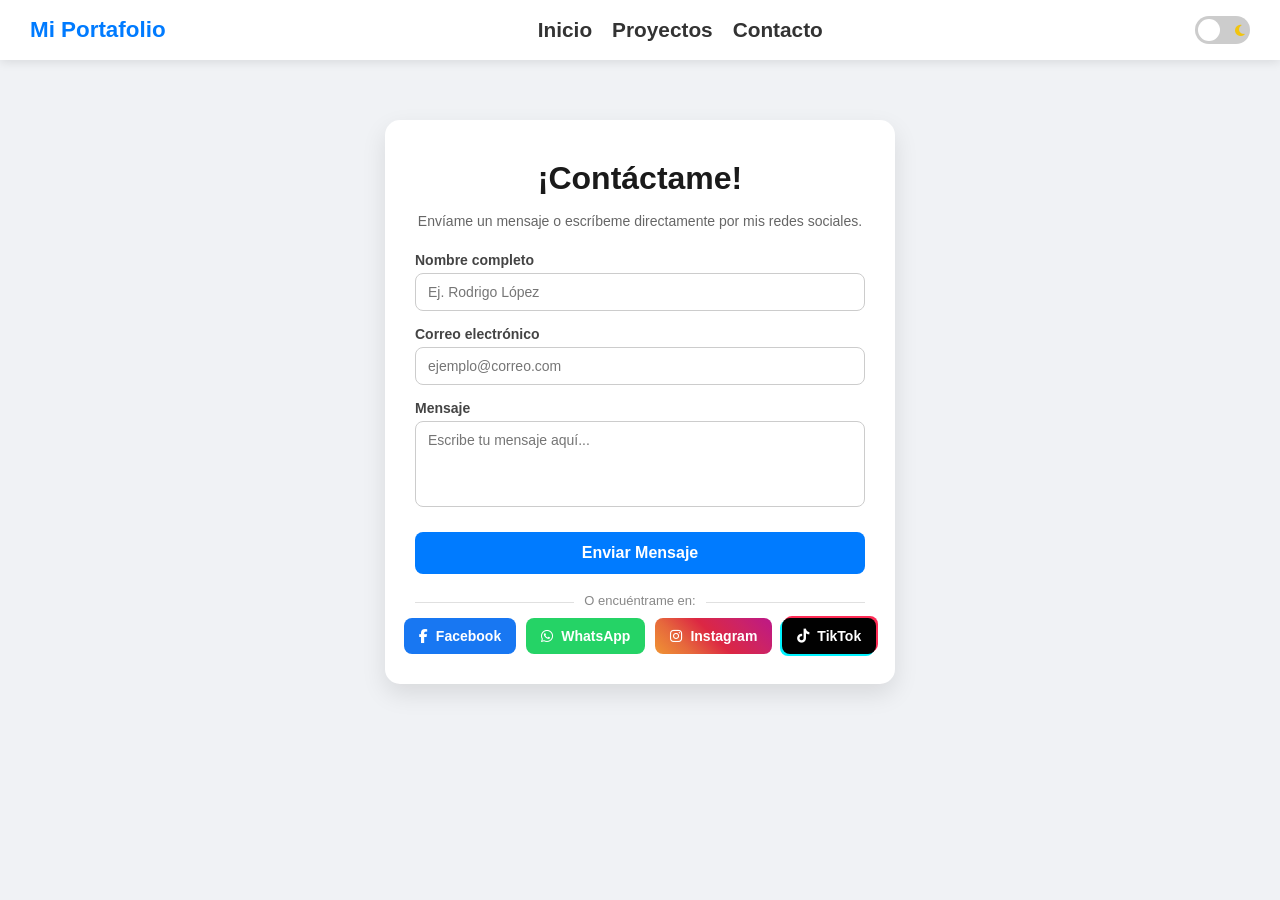
==== commit 386fabf5: "update" ====
--- a/contacto.html
+++ b/contacto.html
@@ -42,7 +42,7 @@
             <form action="#" method="POST" class="formulario">
                 <div class="campo">
                     <label for="nombre">Nombre completo</label>
-                    <input type="text" id="nombre" name="nombre" placeholder="Ej. Rael Aguilar" required>
+                    <input type="text" id="nombre" name="nombre" placeholder="Ej. Rodrigo López" required>
                 </div>
 
                 <div class="campo">
